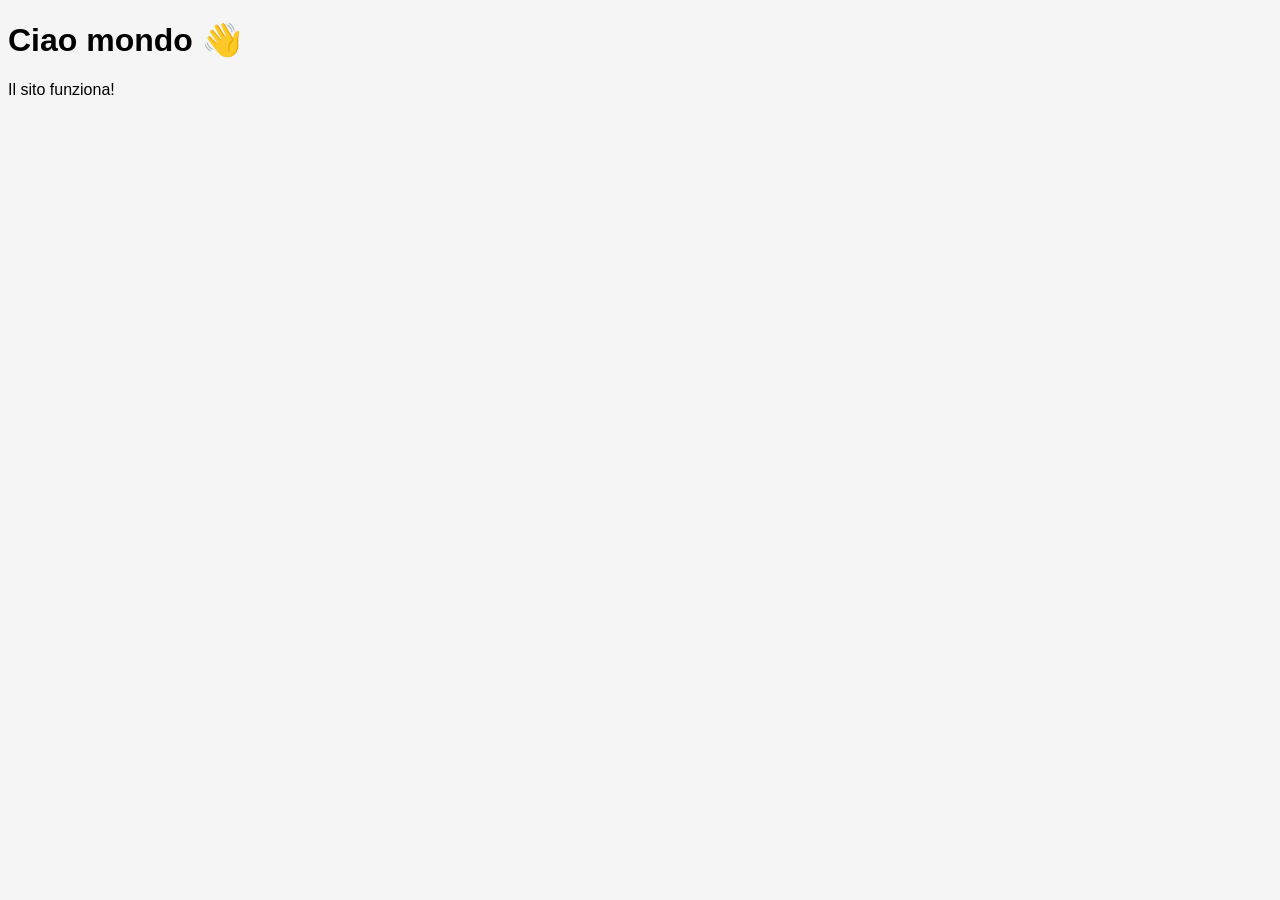
==== index.html @ e751e1dd "Add files via upload" ====
<!DOCTYPE html>
<html lang="it">
<head>
  <meta charset="UTF-8">
  <title>Il mio sito</title>
  <link rel="stylesheet" href="style.css">
</head>
<body>
  <h1>Ciao mondo 👋</h1>
  <p>Il sito funziona!</p>
</body>
</html>
---- style.css ----
body {
  font-family: Arial, sans-serif;
  background: #f5f5f5;
}
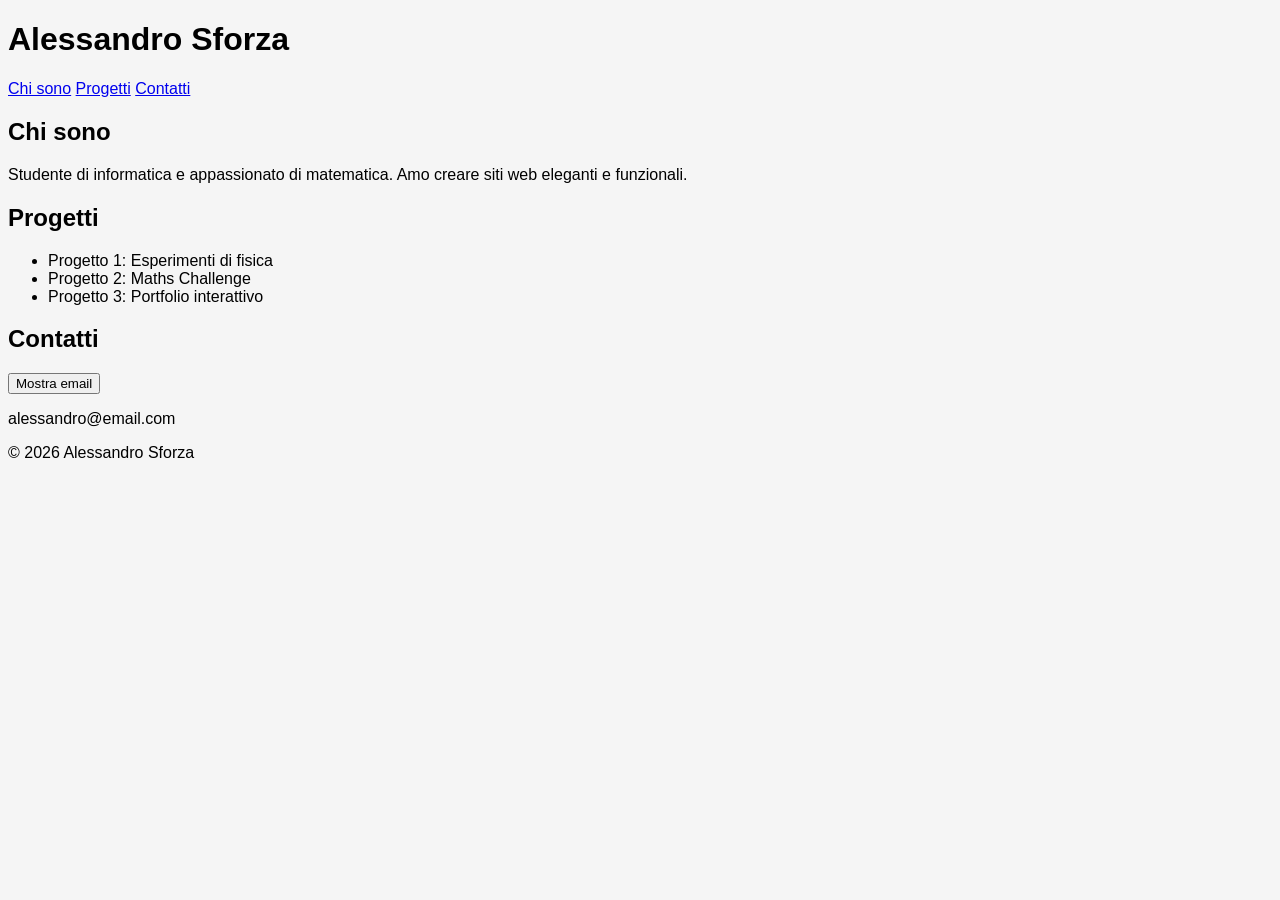
==== commit a749f48e: "Add files via upload" ====
--- a/index.html
+++ b/index.html
@@ -2,11 +2,47 @@
 <html lang="it">
 <head>
   <meta charset="UTF-8">
-  <title>Il mio sito</title>
+  <meta name="viewport" content="width=device-width, initial-scale=1">
+  <title>Alessandro Sforza - Portfolio</title>
   <link rel="stylesheet" href="style.css">
 </head>
 <body>
-  <h1>Ciao mondo 👋</h1>
-  <p>Il sito funziona!</p>
+
+<header class="site-header">
+  <h1>Alessandro Sforza</h1>
+  <nav>
+    <a href="#about">Chi sono</a>
+    <a href="#projects">Progetti</a>
+    <a href="#contact">Contatti</a>
+  </nav>
+</header>
+
+<main>
+  <section id="about">
+    <h2>Chi sono</h2>
+    <p>Studente di informatica e appassionato di matematica. Amo creare siti web eleganti e funzionali.</p>
+  </section>
+
+  <section id="projects">
+    <h2>Progetti</h2>
+    <ul>
+      <li>Progetto 1: Esperimenti di fisica</li>
+      <li>Progetto 2: Maths Challenge</li>
+      <li>Progetto 3: Portfolio interattivo</li>
+    </ul>
+  </section>
+
+  <section id="contact">
+    <h2>Contatti</h2>
+    <button id="contactBtn">Mostra email</button>
+    <p id="email" class="hidden">alessandro@email.com</p>
+  </section>
+</main>
+
+<footer>
+  <p>© 2026 Alessandro Sforza</p>
+</footer>
+
+<script src="script.js"></script>
 </body>
 </html>
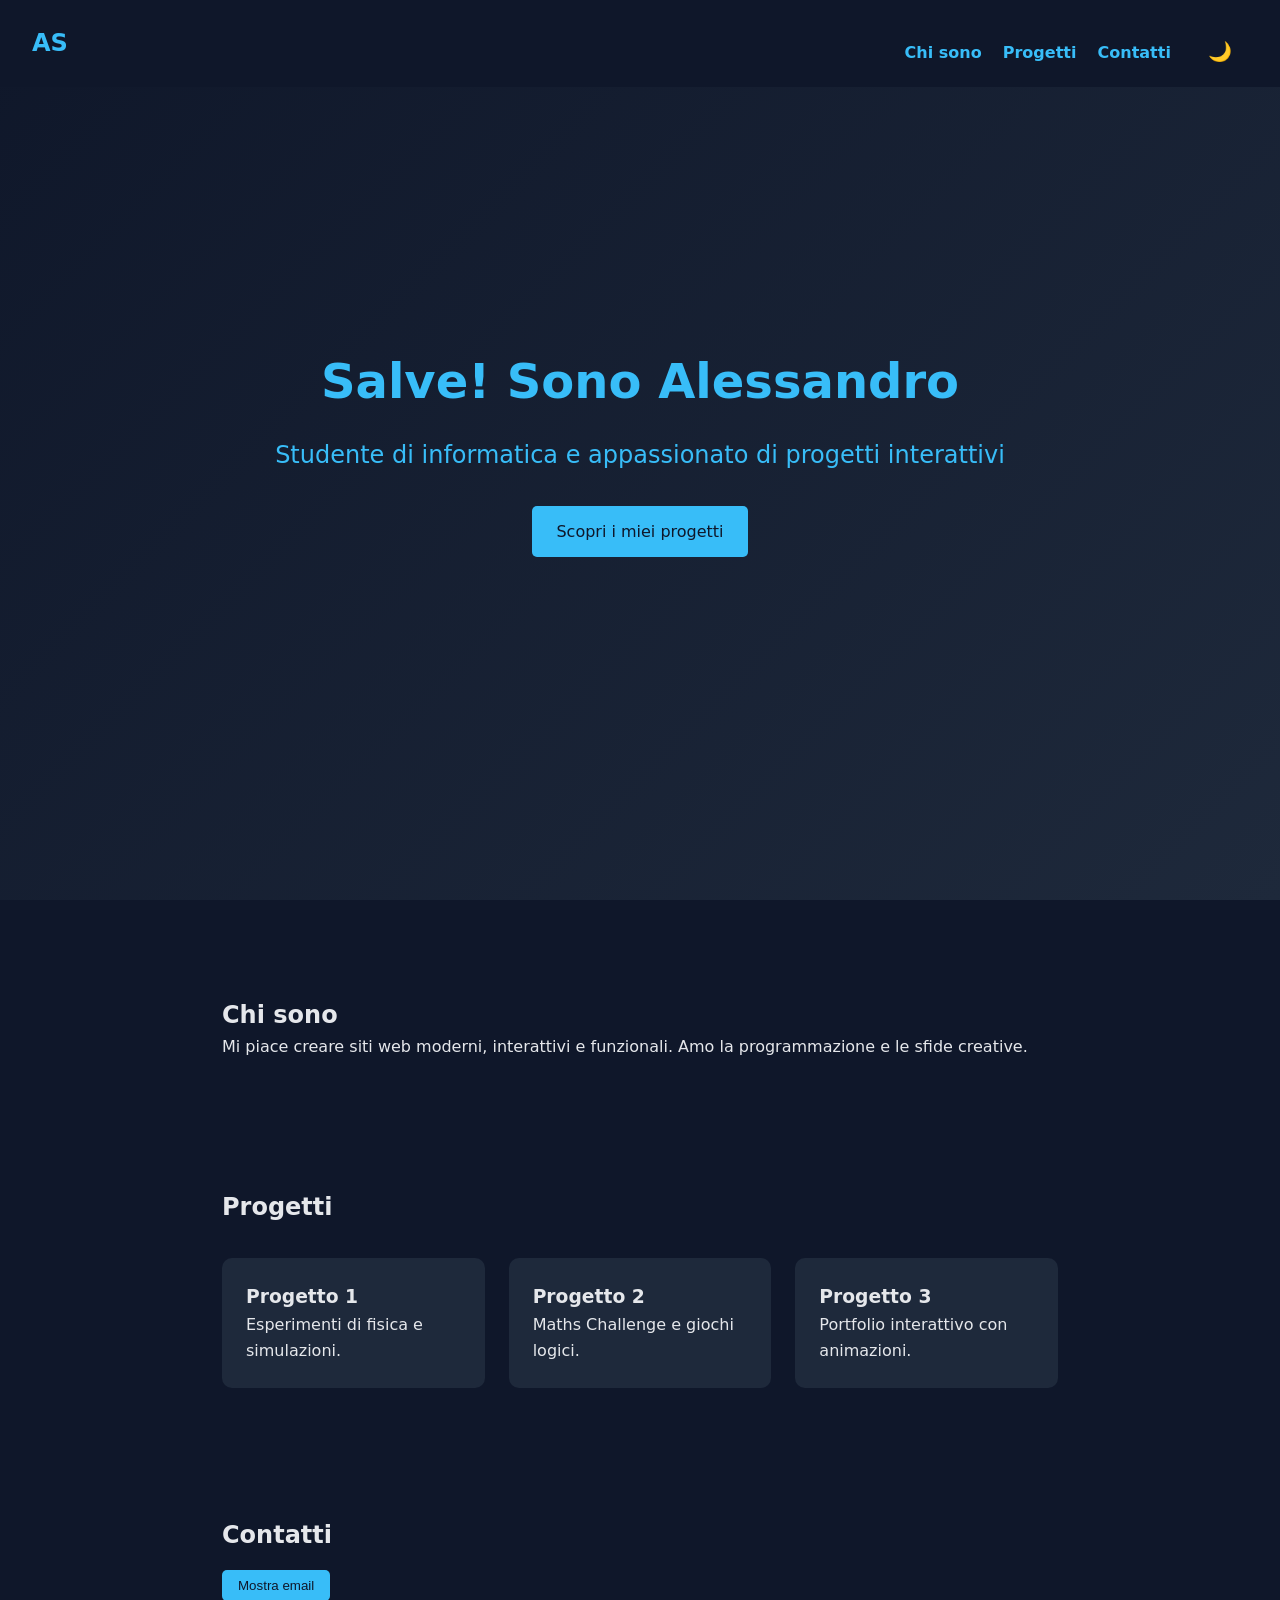
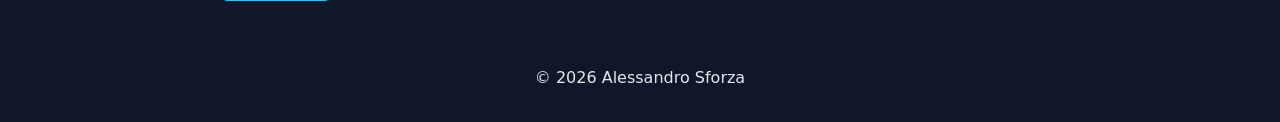
==== commit 7c8f6a1a: "Add files via upload" ====
--- a/index.html
+++ b/index.html
@@ -1,38 +1,55 @@
 <!DOCTYPE html>
 <html lang="it">
 <head>
-  <meta charset="UTF-8">
-  <meta name="viewport" content="width=device-width, initial-scale=1">
-  <title>Alessandro Sforza - Portfolio</title>
-  <link rel="stylesheet" href="style.css">
+<meta charset="UTF-8">
+<meta name="viewport" content="width=device-width, initial-scale=1">
+<title>Alessandro Sforza - Portfolio</title>
+<link rel="stylesheet" href="style.css">
 </head>
 <body>
 
-<header class="site-header">
-  <h1>Alessandro Sforza</h1>
-  <nav>
+<header class="header">
+  <div class="logo">AS</div>
+  <nav class="nav">
     <a href="#about">Chi sono</a>
     <a href="#projects">Progetti</a>
     <a href="#contact">Contatti</a>
+    <button id="themeToggle">🌙</button>
   </nav>
+  <div class="hamburger" id="hamburger">&#9776;</div>
 </header>
 
+<section class="hero">
+  <h1>Salve! Sono Alessandro</h1>
+  <p>Studente di informatica e appassionato di progetti interattivi</p>
+  <a href="#projects" class="btn">Scopri i miei progetti</a>
+</section>
+
 <main>
-  <section id="about">
+  <section id="about" class="section fade-in">
     <h2>Chi sono</h2>
-    <p>Studente di informatica e appassionato di matematica. Amo creare siti web eleganti e funzionali.</p>
+    <p>Mi piace creare siti web moderni, interattivi e funzionali. Amo la programmazione e le sfide creative.</p>
   </section>
 
-  <section id="projects">
+  <section id="projects" class="section fade-in">
     <h2>Progetti</h2>
-    <ul>
-      <li>Progetto 1: Esperimenti di fisica</li>
-      <li>Progetto 2: Maths Challenge</li>
-      <li>Progetto 3: Portfolio interattivo</li>
-    </ul>
+    <div class="cards">
+      <div class="card">
+        <h3>Progetto 1</h3>
+        <p>Esperimenti di fisica e simulazioni.</p>
+      </div>
+      <div class="card">
+        <h3>Progetto 2</h3>
+        <p>Maths Challenge e giochi logici.</p>
+      </div>
+      <div class="card">
+        <h3>Progetto 3</h3>
+        <p>Portfolio interattivo con animazioni.</p>
+      </div>
+    </div>
   </section>
 
-  <section id="contact">
+  <section id="contact" class="section fade-in">
     <h2>Contatti</h2>
     <button id="contactBtn">Mostra email</button>
     <p id="email" class="hidden">alessandro@email.com</p>
--- a/style.css
+++ b/style.css
@@ -1,4 +1,162 @@
+:root {
+  --bg: #0f172a;
+  --text: #e5e7eb;
+  --accent: #38bdf8;
+  --card-bg: #1e293b;
+}
+
+* {
+  box-sizing: border-box;
+  margin: 0;
+  padding: 0;
+}
+
 body {
-  font-family: Arial, sans-serif;
-  background: #f5f5f5;
+  font-family: system-ui, sans-serif;
+  background: var(--bg);
+  color: var(--text);
+  line-height: 1.6;
+  scroll-behavior: smooth;
 }
+
+.header {
+  position: fixed;
+  top: 0; left: 0; right: 0;
+  display: flex;
+  justify-content: space-between;
+  align-items: center;
+  padding: 1rem 2rem;
+  background: var(--bg);
+  z-index: 1000;
+}
+
+.logo {
+  font-weight: bold;
+  font-size: 1.5rem;
+  color: var(--accent);
+}
+
+.nav a {
+  color: var(--accent);
+  margin-left: 1rem;
+  text-decoration: none;
+  font-weight: bold;
+}
+
+.nav button {
+  background: none;
+  border: none;
+  font-size: 1.2rem;
+  margin-left: 1rem;
+  cursor: pointer;
+}
+
+.hamburger {
+  display: none;
+  font-size: 2rem;
+  cursor: pointer;
+  color: var(--accent);
+}
+
+.hero {
+  height: 100vh;
+  display: flex;
+  flex-direction: column;
+  justify-content: center;
+  align-items: center;
+  text-align: center;
+  padding: 0 2rem;
+  background: linear-gradient(135deg,#0f172a,#1e293b);
+  color: var(--accent);
+}
+
+.hero h1 {
+  font-size: 3rem;
+  margin-bottom: 1rem;
+  animation: fadeIn 2s ease-in-out;
+}
+
+.hero p {
+  font-size: 1.5rem;
+  margin-bottom: 2rem;
+  animation: fadeIn 3s ease-in-out;
+}
+
+.btn {
+  background: var(--accent);
+  color: var(--bg);
+  padding: 0.8rem 1.5rem;
+  text-decoration: none;
+  border-radius: 5px;
+  transition: background 0.3s;
+}
+
+.btn:hover {
+  background: #0ea5e9;
+}
+
+.section {
+  padding: 6rem 2rem 2rem 2rem;
+  max-width: 900px;
+  margin: auto;
+}
+
+.cards {
+  display: grid;
+  grid-template-columns: repeat(auto-fit,minmax(250px,1fr));
+  gap: 1.5rem;
+  margin-top: 2rem;
+}
+
+.card {
+  background: var(--card-bg);
+  padding: 1.5rem;
+  border-radius: 10px;
+  transition: transform 0.3s, box-shadow 0.3s;
+}
+
+.card:hover {
+  transform: translateY(-5px);
+  box-shadow: 0 5px 15px rgba(0,0,0,0.3);
+}
+
+button {
+  padding: 0.5rem 1rem;
+  background: var(--accent);
+  border: none;
+  color: var(--bg);
+  cursor: pointer;
+  border-radius: 5px;
+  margin-top: 1rem;
+}
+
+button:hover {
+  background: #0ea5e9;
+}
+
+.hidden {
+  display: none;
+}
+
+footer {
+  text-align: center;
+  padding: 2rem;
+  background: var(--bg);
+}
+
+.fade-in {
+  opacity: 0;
+  transform: translateY(20px);
+  transition: opacity 0.6s ease-out, transform 0.6s ease-out;
+}
+
+.fade-in.visible {
+  opacity: 1;
+  transform: translateY(0);
+}
+
+/* Responsive */
+@media(max-width:768px){
+  .nav { display:none; flex-direction: column; }
+  .hamburger { display:block; }
+}
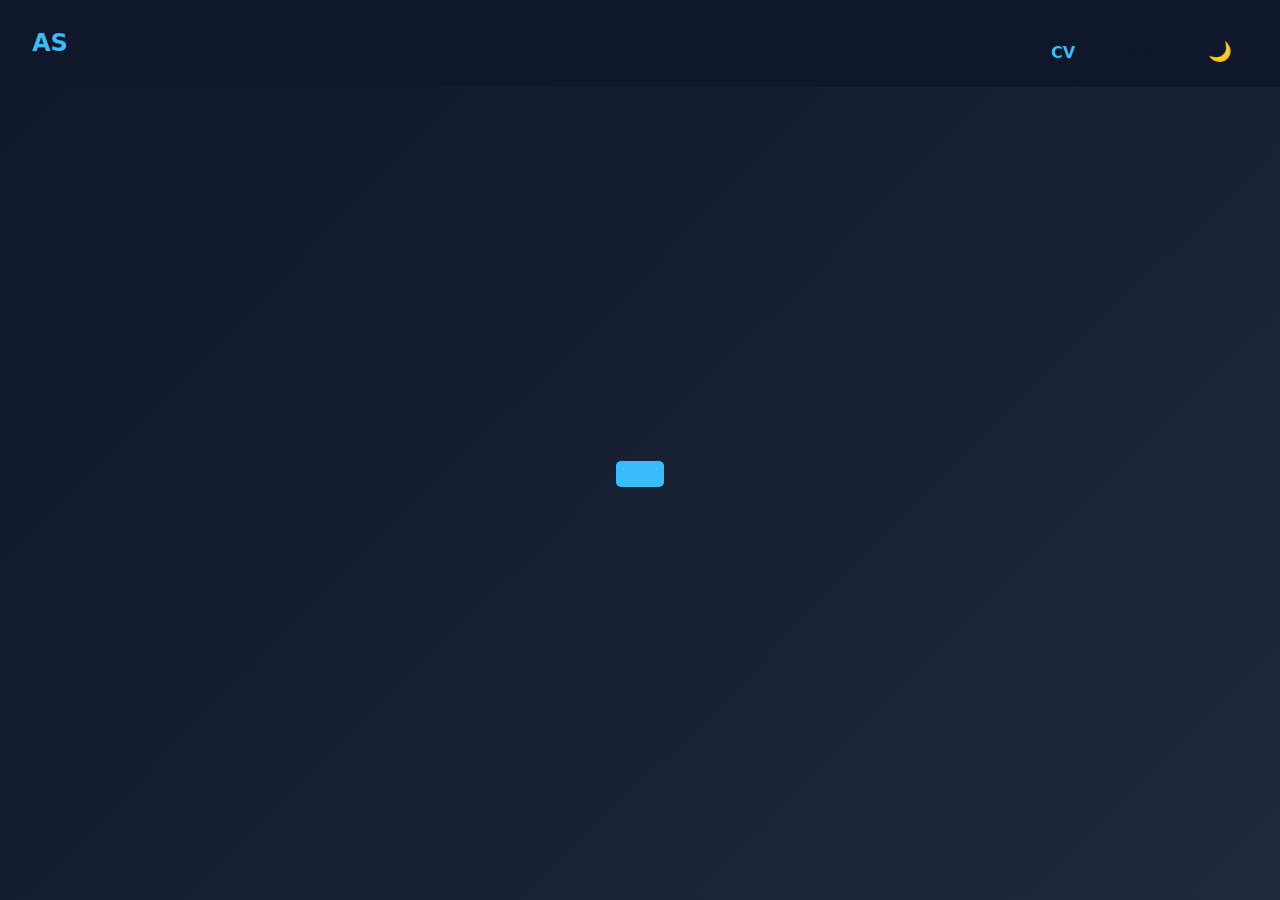
==== commit 593e60ba: "Update portfolio structure and navigation links" ====
--- a/index.html
+++ b/index.html
@@ -3,7 +3,7 @@
 <head>
 <meta charset="UTF-8">
 <meta name="viewport" content="width=device-width, initial-scale=1">
-<title>Alessandro Sforza - Portfolio</title>
+<title>Alessandro Sforza</title>
 <link rel="stylesheet" href="style.css">
 </head>
 <body>
@@ -11,55 +11,25 @@
 <header class="header">
   <div class="logo">AS</div>
   <nav class="nav">
-    <a href="#about">Chi sono</a>
-    <a href="#projects">Progetti</a>
-    <a href="#contact">Contatti</a>
+    <a href="index.html" data-i18n="nav_home"></a>
+    <a href="about.html" data-i18n="nav_about"></a>
+    <a href="projects.html" data-i18n="nav_projects"></a>
+    <a href="cv.html">CV</a>
+    <a href="contact.html" data-i18n="nav_contact"></a>
+    <button id="langToggle">EN</button>
     <button id="themeToggle">🌙</button>
   </nav>
   <div class="hamburger" id="hamburger">&#9776;</div>
 </header>
 
 <section class="hero">
-  <h1>Salve! Sono Alessandro</h1>
-  <p>Studente di informatica e appassionato di progetti interattivi</p>
-  <a href="#projects" class="btn">Scopri i miei progetti</a>
+  <h1 data-i18n="hero_title"></h1>
+  <p data-i18n="hero_subtitle"></p>
+  <a href="projects.html" class="btn" data-i18n="hero_btn"></a>
 </section>
 
-<main>
-  <section id="about" class="section fade-in">
-    <h2>Chi sono</h2>
-    <p>Mi piace creare siti web moderni, interattivi e funzionali. Amo la programmazione e le sfide creative.</p>
-  </section>
-
-  <section id="projects" class="section fade-in">
-    <h2>Progetti</h2>
-    <div class="cards">
-      <div class="card">
-        <h3>Progetto 1</h3>
-        <p>Esperimenti di fisica e simulazioni.</p>
-      </div>
-      <div class="card">
-        <h3>Progetto 2</h3>
-        <p>Maths Challenge e giochi logici.</p>
-      </div>
-      <div class="card">
-        <h3>Progetto 3</h3>
-        <p>Portfolio interattivo con animazioni.</p>
-      </div>
-    </div>
-  </section>
-
-  <section id="contact" class="section fade-in">
-    <h2>Contatti</h2>
-    <button id="contactBtn">Mostra email</button>
-    <p id="email" class="hidden">alessandro@email.com</p>
-  </section>
-</main>
-
-<footer>
-  <p>© 2026 Alessandro Sforza</p>
-</footer>
-
 <script src="script.js"></script>
+<script src="lang.js"></script>
 </body>
 </html>
+
